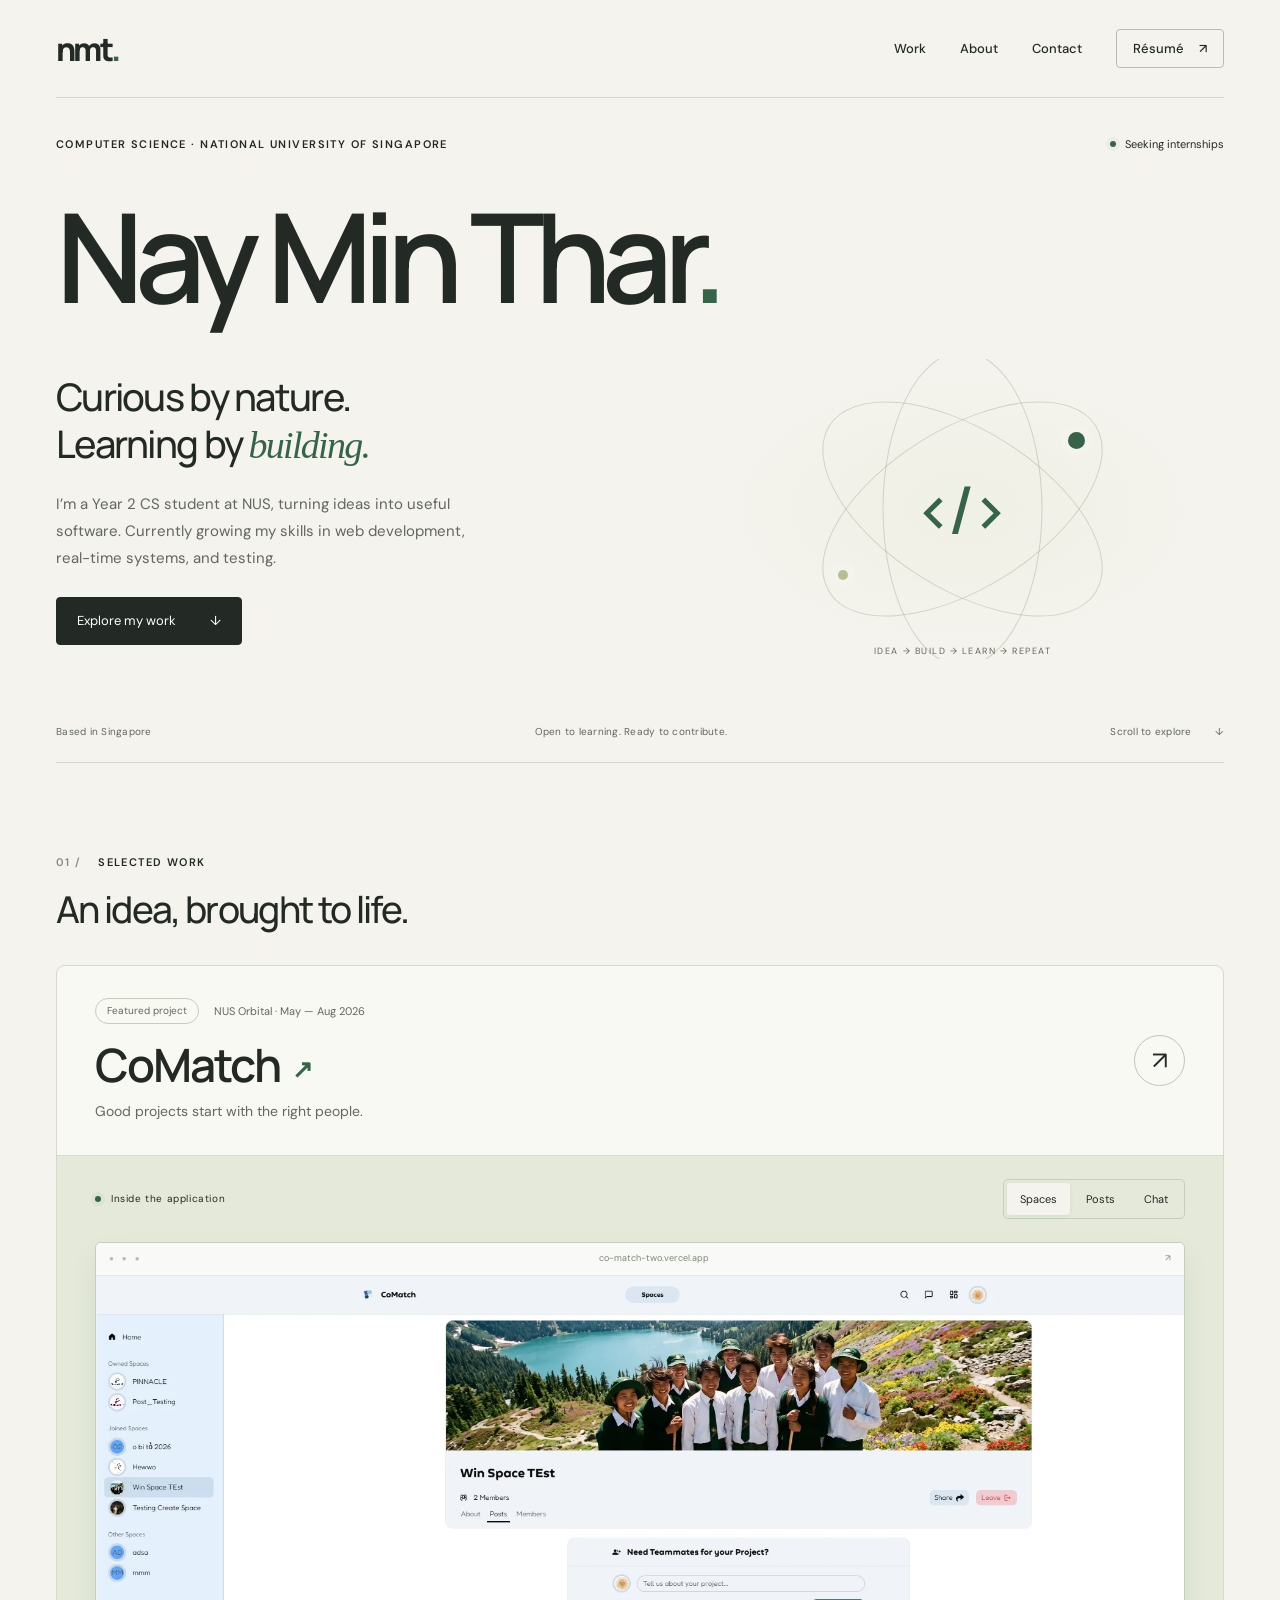
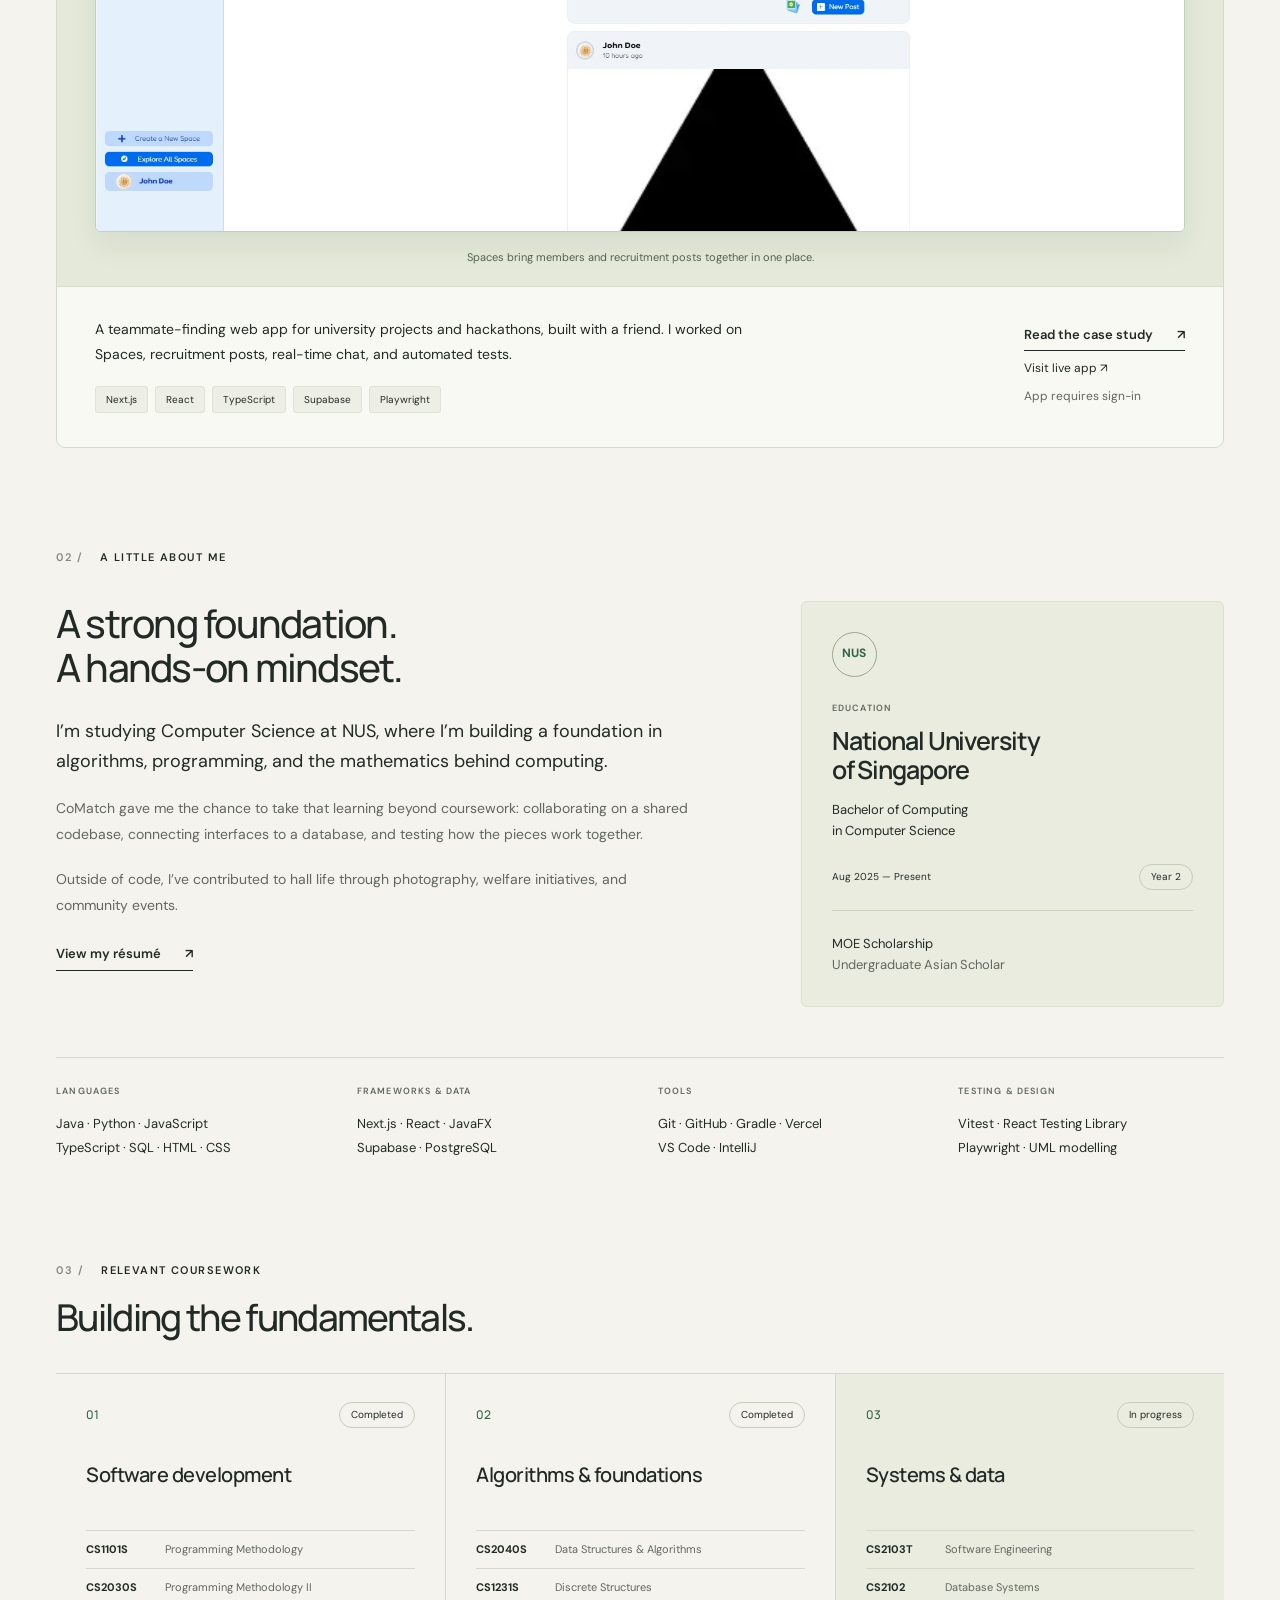
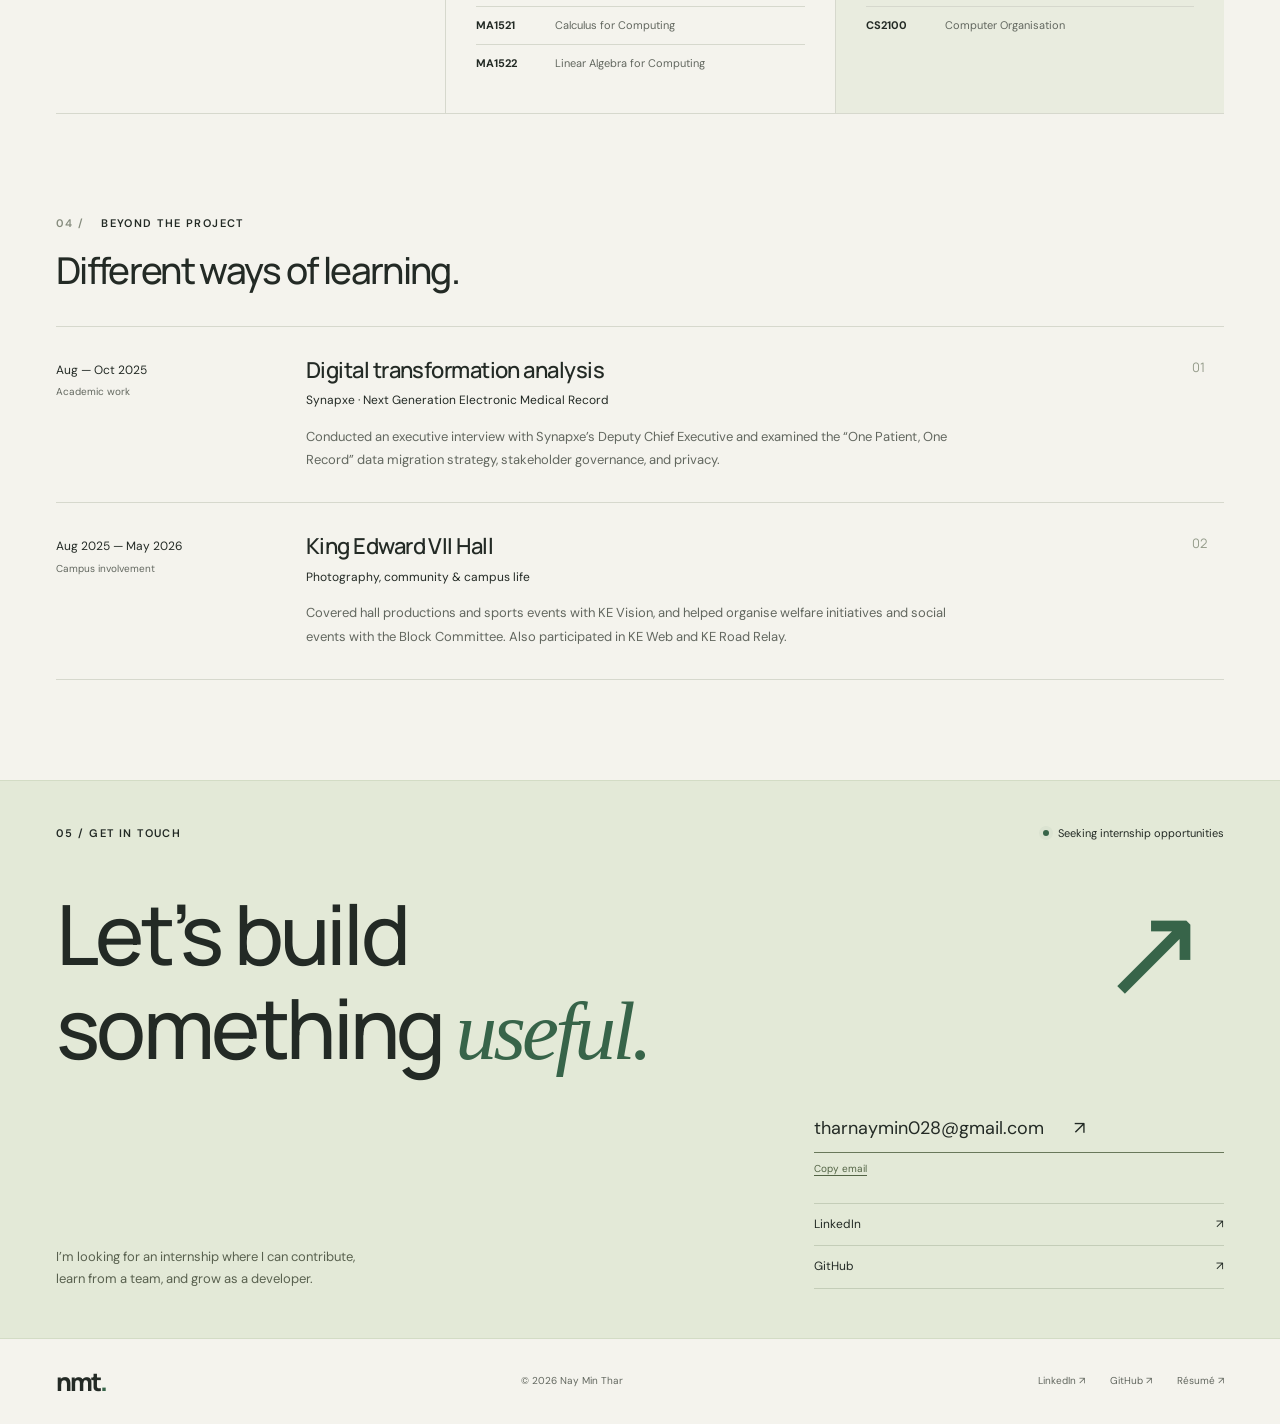
==== index.html @ 763fc72e "Publish initial portfolio" ====
<!doctype html>
<html lang="en">
<head>
  <meta charset="UTF-8"><meta name="viewport" content="width=device-width, initial-scale=1">
  <meta name="description" content="Nay Min Thar — Year 2 Computer Science student at NUS. Explore CoMatch, my work in web development, real-time messaging, and software testing.">
  <meta name="theme-color" content="#f4f3ed"><meta property="og:title" content="Nay Min Thar — CS student & developer"><meta property="og:description" content="Building useful software, learning through practice. View my work and get in touch.">
  <title>Nay Min Thar — CS student & developer</title>
  <link rel="icon" href="assets/favicon.svg" type="image/svg+xml"><link rel="stylesheet" href="styles.css"><script src="script.js" defer></script>
</head>
<body>
  <a class="skip-link" href="#main">Skip to content</a>
  <header class="site-header wrap">
    <a class="wordmark" href="index.html" aria-label="Nay Min Thar home">nmt<span class="brand-dot">.</span></a>
    <nav aria-label="Main navigation"><a href="#work">Work</a><a href="#about">About</a><a href="#contact">Contact</a><a class="nav-resume" href="resume.html">Résumé <span aria-hidden="true">↗</span></a></nav>
  </header>
  <main id="main">
    <section class="hero wrap" aria-labelledby="hero-heading">
      <div class="hero-top"><p class="eyebrow">Computer science · National University of Singapore</p><span class="availability"><i aria-hidden="true"></i> Seeking internships</span></div>
      <h1 id="hero-heading">Nay Min Thar<span class="name-dot">.</span></h1>
      <div class="hero-bottom">
        <div class="hero-copy"><p class="hero-lead">Curious by nature.<br>Learning by <em>building.</em></p><p class="muted intro">I’m a Year 2 CS student at NUS, turning ideas into useful software. Currently growing my skills in web development, real-time systems, and testing.</p><a class="button dark" href="#work">Explore my work <span aria-hidden="true">↓</span></a></div>
        <div class="orbit-art" aria-hidden="true"><div class="orbit orbit-one"></div><div class="orbit orbit-two"></div><div class="orbit orbit-three"></div><span class="orbit-center">&lt;/&gt;</span><span class="orbit-point point-one"></span><span class="orbit-point point-two"></span><span class="orbit-caption">IDEA → BUILD → LEARN → REPEAT</span></div>
      </div>
      <div class="hero-foot"><span>Based in Singapore</span><span>Open to learning. Ready to contribute.</span><a href="#work" aria-label="Scroll to selected work">Scroll to explore <span aria-hidden="true">↓</span></a></div>
    </section>

    <section id="work" class="work-section wrap" aria-labelledby="work-heading">
      <div class="section-heading"><p class="eyebrow"><span class="section-number">01 /</span> Selected work</p><h2 id="work-heading">An idea, brought to life.</h2></div>
      <article class="project-card">
        <div class="project-intro"><div><div class="project-meta"><span class="pill">Featured project</span><span>NUS Orbital · May — Aug 2026</span></div><h3>CoMatch<span class="green">↗</span></h3><p>Good projects start with the right people.</p></div><a class="circle-link" href="comatch.html" aria-label="Read the CoMatch case study">↗</a></div>
        <div class="project-stage">
          <div class="stage-top"><span class="stage-label"><span class="tiny-dot"></span> Inside the application</span><div class="screen-controls" role="group" aria-label="Choose CoMatch screenshot"><button type="button" data-screen="spaces" aria-pressed="true">Spaces</button><button type="button" data-screen="posts" aria-pressed="false">Posts</button><button type="button" data-screen="chat" aria-pressed="false">Chat</button></div></div>
          <div class="browser-frame"><div class="browser-bar" aria-hidden="true"><span>● ● ●</span><span>co-match-two.vercel.app</span><span>↗</span></div><img id="project-screen" src="assets/comatch-spaces.webp" width="1782" height="910" alt="CoMatch Space page with membership controls and teammate recruitment posts" loading="lazy"></div>
          <p id="screen-caption" class="screen-caption" aria-live="polite">Spaces bring members and recruitment posts together in one place.</p>
        </div>
        <div class="project-bottom"><div><p>A teammate-finding web app for university projects and hackathons, built with a friend. I worked on Spaces, recruitment posts, real-time chat, and automated tests.</p><ul class="tags" aria-label="Project technologies"><li>Next.js</li><li>React</li><li>TypeScript</li><li>Supabase</li><li>Playwright</li></ul></div><div class="project-actions"><a class="text-link" href="comatch.html">Read the case study <span aria-hidden="true">↗</span></a><a class="subtle-link" href="https://co-match-two.vercel.app/" target="_blank" rel="noopener noreferrer">Visit live app ↗</a><span class="small muted">App requires sign-in</span></div></div>
      </article>
    </section>

    <section id="about" class="about-section wrap" aria-labelledby="about-heading">
      <div class="section-heading"><p class="eyebrow"><span class="section-number">02 /</span> A little about me</p></div>
      <div class="about-grid"><div><h2 id="about-heading">A strong foundation.<br>A hands-on mindset.</h2><p class="body-large">I’m studying Computer Science at NUS, where I’m building a foundation in algorithms, programming, and the mathematics behind computing.</p><p class="muted">CoMatch gave me the chance to take that learning beyond coursework: collaborating on a shared codebase, connecting interfaces to a database, and testing how the pieces work together.</p><p class="muted">Outside of code, I’ve contributed to hall life through photography, welfare initiatives, and community events.</p><a class="text-link" href="resume.html">View my résumé <span aria-hidden="true">↗</span></a></div><aside class="education-card"><div class="education-icon" aria-hidden="true">NUS</div><p class="eyebrow">Education</p><h3>National University<br>of Singapore</h3><p>Bachelor of Computing<br>in Computer Science</p><div class="education-bottom"><span>Aug 2025 — Present</span><span class="pill">Year 2</span></div><p class="scholarship">MOE Scholarship<br><span class="muted">Undergraduate Asian Scholar</span></p></aside></div>
      <div class="skills-grid"><div><p class="eyebrow">Languages</p><p>Java · Python · JavaScript<br>TypeScript · SQL · HTML · CSS</p></div><div><p class="eyebrow">Frameworks & data</p><p>Next.js · React · JavaFX<br>Supabase · PostgreSQL</p></div><div><p class="eyebrow">Tools</p><p>Git · GitHub · Gradle · Vercel<br>VS Code · IntelliJ</p></div><div><p class="eyebrow">Testing & design</p><p>Vitest · React Testing Library<br>Playwright · UML modelling</p></div></div>
    </section>

    <section id="coursework" class="coursework-section wrap" aria-labelledby="coursework-heading">
      <div class="section-heading"><p class="eyebrow"><span class="section-number">03 /</span> Relevant coursework</p><h2 id="coursework-heading">Building the fundamentals.</h2></div>
      <div class="coursework-grid">
        <article class="course-card"><div class="course-card-top"><span class="course-index">01</span><span class="pill">Completed</span></div><h3>Software development</h3><ul><li><span>CS1101S</span> Programming Methodology</li><li><span>CS2030S</span> Programming Methodology II</li></ul></article>
        <article class="course-card"><div class="course-card-top"><span class="course-index">02</span><span class="pill">Completed</span></div><h3>Algorithms & foundations</h3><ul><li><span>CS2040S</span> Data Structures & Algorithms</li><li><span>CS1231S</span> Discrete Structures</li><li><span>MA1521</span> Calculus for Computing</li><li><span>MA1522</span> Linear Algebra for Computing</li></ul></article>
        <article class="course-card current"><div class="course-card-top"><span class="course-index">03</span><span class="pill">In progress</span></div><h3>Systems & data</h3><ul><li><span>CS2103T</span> Software Engineering</li><li><span>CS2102</span> Database Systems</li><li><span>CS2100</span> Computer Organisation</li></ul></article>
      </div>
    </section>

    <section class="experience-section wrap" aria-labelledby="experience-heading"><div class="section-heading"><p class="eyebrow"><span class="section-number">04 /</span> Beyond the project</p><h2 id="experience-heading">Different ways of learning.</h2></div>
      <div class="experience-row"><div class="experience-date">Aug — Oct 2025<span>Academic work</span></div><div><h3>Digital transformation analysis</h3><p class="experience-subtitle">Synapxe · Next Generation Electronic Medical Record</p><p class="muted">Conducted an executive interview with Synapxe’s Deputy Chief Executive and examined the “One Patient, One Record” data migration strategy, stakeholder governance, and privacy.</p></div><span class="row-mark" aria-hidden="true">01</span></div>
      <div class="experience-row"><div class="experience-date">Aug 2025 — May 2026<span>Campus involvement</span></div><div><h3>King Edward VII Hall</h3><p class="experience-subtitle">Photography, community & campus life</p><p class="muted">Covered hall productions and sports events with KE Vision, and helped organise welfare initiatives and social events with the Block Committee. Also participated in KE Web and KE Road Relay.</p></div><span class="row-mark" aria-hidden="true">02</span></div>
    </section>

    <section id="contact" class="contact-section" aria-labelledby="contact-heading"><div class="wrap"><div class="contact-top"><p class="eyebrow">05 / Get in touch</p><span class="availability"><i aria-hidden="true"></i> Seeking internship opportunities</span></div><h2 id="contact-heading">Let’s build<br>something <em>useful.</em><span class="contact-arrow" aria-hidden="true">↗</span></h2><div class="contact-bottom"><p>I’m looking for an internship where I can contribute,<br class="desktop-break"> learn from a team, and grow as a developer.</p><div class="contact-links"><div><a class="email-link" href="mailto:tharnaymin028@gmail.com">tharnaymin028@gmail.com <span aria-hidden="true">↗</span></a><button class="copy-email" type="button" data-copy-email>Copy email</button><span class="copy-status" role="status"></span></div><div class="social-links" aria-label="Professional profiles"><a href="https://www.linkedin.com/in/nay-min-thar-263a7a340" target="_blank" rel="noopener noreferrer"><span>LinkedIn</span><span aria-hidden="true">↗</span></a><a href="https://github.com/naymin-gif" target="_blank" rel="noopener noreferrer"><span>GitHub</span><span aria-hidden="true">↗</span></a></div></div></div></div></section>
  </main>
  <footer class="site-footer wrap"><a class="wordmark" href="index.html" aria-label="Back to top">nmt<span class="brand-dot">.</span></a><span>© <span data-year>2026</span> Nay Min Thar</span><div><a href="https://www.linkedin.com/in/nay-min-thar-263a7a340" target="_blank" rel="noopener noreferrer">LinkedIn ↗</a><a href="https://github.com/naymin-gif" target="_blank" rel="noopener noreferrer">GitHub ↗</a><a href="resume.html">Résumé ↗</a></div></footer>
</body>
</html>
---- styles.css ----
@import url('https://fonts.googleapis.com/css2?family=DM+Sans:wght@400;450;500;550;600;650;700&family=Manrope:wght@400;500;600;650;700;750;800&display=swap');
:root{--paper:#f4f3ed;--ink:#232a25;--muted:#62675f;--green:#376449;--line:#d6d8cd;--lime:#dce9ae;--white:#fff;--heading:'Manrope',Arial,sans-serif;--body:'DM Sans',Arial,sans-serif}
*{box-sizing:border-box}html{scroll-behavior:smooth;scroll-padding-top:95px}body{margin:0;background:var(--paper);color:var(--ink);font-family:var(--body);font-size:16px;line-height:1.65}a{color:inherit;text-decoration:none}button{font:inherit;color:inherit;cursor:pointer}img{max-width:100%;display:block}h1,h2,h3,p{margin:0}h1,h2,h3{font-family:var(--heading);line-height:1.15;letter-spacing:-.045em}button,a{-webkit-tap-highlight-color:transparent}a,button{touch-action:manipulation}a:focus-visible,button:focus-visible,summary:focus-visible{outline:3px solid var(--green);outline-offset:5px}::selection{background:var(--lime);color:var(--ink)}.wrap{max-width:1240px;width:calc(100% - 112px);margin-inline:auto}.muted{color:var(--muted)}.small{font-size:12px}.green{color:var(--green)}.eyebrow{text-transform:uppercase;letter-spacing:.13em;font-size:11px;font-weight:600}.skip-link{position:fixed;left:16px;top:-80px;z-index:10;padding:10px 18px;background:var(--ink);color:white}.skip-link:focus{top:12px}.site-header{height:98px;display:flex;align-items:center;justify-content:space-between;border-bottom:1px solid var(--line)}.wordmark{font-family:var(--heading);font-size:32px;font-weight:800;letter-spacing:-.08em;line-height:1}.brand-dot{color:var(--green)}nav{display:flex;align-items:center;gap:34px;font-size:13px;font-weight:500}nav a:hover,.subtle-link:hover,.site-footer a:hover{color:var(--green)}.nav-resume{border:1px solid #b9bcb1;padding:8px 16px;border-radius:4px}.nav-resume span{margin-left:12px}.hero{padding-top:37px}.hero-top,.hero-foot{display:flex;align-items:center;justify-content:space-between;gap:20px}.availability{font-size:11px;display:inline-flex;align-items:center;gap:9px;white-space:nowrap}.availability i,.tiny-dot{display:inline-block;width:6px;height:6px;background:var(--green);border-radius:50%;box-shadow:0 0 0 4px #3764490b}.hero h1{font-size:clamp(68px,9.7vw,132px);letter-spacing:-.075em;font-weight:600;margin:35px 0 34px;line-height:1.1}.name-dot{color:var(--green)}.hero-bottom{display:grid;grid-template-columns:1.1fr 1fr;align-items:center;gap:70px}.hero-lead{font-family:var(--heading);font-size:38px;font-weight:500;line-height:1.24;letter-spacing:-.045em}em{font-family:Georgia,'Times New Roman',serif;font-weight:400;color:var(--green)}.intro{font-size:15px;max-width:420px;margin:22px 0 25px;line-height:1.8}.button{display:inline-flex;align-items:center;justify-content:space-between;gap:34px;border:1px solid var(--ink);padding:12px 20px;font-size:13px;border-radius:4px;transition:background .2s,transform .2s}.button:hover{transform:translateY(-2px)}.dark{background:var(--ink);color:white}.dark:hover{background:var(--green)}.orbit-art{height:300px;position:relative;display:grid;place-items:center;overflow:hidden;background:radial-gradient(ellipse at center,#e5e9d655,transparent 66%)}.orbit{position:absolute;width:315px;height:160px;border:1px solid #8d9d805e;border-radius:50%;transform:rotate(-32deg)}.orbit-two{transform:rotate(32deg)}.orbit-three{transform:rotate(90deg)}.orbit-center{font:500 66px var(--heading);letter-spacing:-.1em;color:var(--green);transform:translateX(-4px)}.orbit-point{position:absolute;width:17px;height:17px;border-radius:50%;background:var(--green);top:73px;left:calc(50% + 105px);box-shadow:0 0 0 7px var(--paper)}.point-two{width:10px;height:10px;background:#b4c094;left:calc(50% - 125px);top:211px}.orbit-caption{position:absolute;bottom:0;font-size:9px;letter-spacing:.17em;color:var(--muted)}.hero-foot{margin-top:45px;padding:20px 0 22px;border-bottom:1px solid var(--line);font-size:10px;letter-spacing:.025em;color:var(--muted)}.hero-foot a span{margin-left:20px}.section-heading{margin-bottom:34px}.section-number{color:#858b7d;margin-right:12px}.section-heading h2{font-size:37px;font-weight:500;margin-top:17px}.work-section{padding-top:90px}.project-card{border:1px solid var(--line);border-radius:9px;overflow:hidden;background:#f9f9f4}.project-intro{padding:32px 38px;display:flex;align-items:center;justify-content:space-between}.project-meta{display:flex;align-items:center;gap:15px;color:var(--muted);font-size:11px}.pill{display:inline-block;border:1px solid #c7ccbc;border-radius:30px;padding:3px 11px;font-size:10px;line-height:1.8}.project-intro h3{font-size:46px;font-weight:600;margin:15px 0 8px}.project-intro h3 span{font-size:25px;margin-left:12px;vertical-align:middle}.project-intro p{font-size:14px;color:var(--muted)}.circle-link{border:1px solid #bdc6b8;display:grid;place-items:center;width:51px;height:51px;border-radius:50%;font-size:25px;transition:background .2s}.circle-link:hover{background:var(--lime)}.project-stage{padding:23px 38px 20px;background:#e4e9da;border-block:1px solid #d5decb}.stage-top{display:flex;justify-content:space-between;align-items:center;gap:15px;margin-bottom:23px}.stage-label{font-size:10px;letter-spacing:.06em;display:flex;align-items:center;gap:10px}.screen-controls{display:flex;border:1px solid #c4cfb8;padding:3px;border-radius:5px;gap:3px}.screen-controls button{background:transparent;border:0;border-radius:3px;font-size:11px;padding:5px 13px;min-height:32px}.screen-controls button[aria-pressed=true]{background:var(--paper);box-shadow:0 1px 4px #23301d10}.screen-controls button:hover{background:#f4f3ed99}.browser-frame{border:1px solid #c5cebb;border-radius:6px;overflow:hidden;box-shadow:0 14px 30px #23301d10;background:#eff4f9}.browser-bar{height:33px;display:flex;align-items:center;justify-content:space-between;background:#f9faf7;padding:0 13px;font-size:9px;color:#7b8675;border-bottom:1px solid #e5e8df}.browser-bar span:first-child{letter-spacing:3px;font-size:8px;color:#b4bdaa}.browser-frame img{width:100%;aspect-ratio:1.96;object-fit:contain;background:#eff4f9}.screen-caption{font-size:11px;margin-top:16px;text-align:center;color:#55614c}.project-bottom{display:grid;grid-template-columns:1fr auto;gap:60px;padding:30px 38px 34px;align-items:center}.project-bottom p{max-width:660px;font-size:14px;line-height:1.8}.tags{display:flex;flex-wrap:wrap;gap:7px;list-style:none;padding:0;margin:19px 0 0}.tags li{font-size:10px;line-height:1.5;padding:5px 10px;background:#edeee6;border:1px solid #dfe2d6;border-radius:3px}.project-actions{display:flex;flex-direction:column;align-items:flex-start;gap:8px}.text-link{display:inline-flex;align-items:center;gap:24px;font-size:13px;font-weight:600;border-bottom:1px solid var(--ink);padding-bottom:5px}.text-link:hover{color:var(--green);border-color:var(--green)}.subtle-link{font-size:12px}.about-section{padding-top:100px}.about-grid{display:grid;grid-template-columns:1.2fr .8fr;gap:110px}.about-grid h2{font-weight:500;font-size:39px;margin-bottom:27px}.body-large{font-size:18px;line-height:1.65}.about-grid p.muted{font-size:14px;line-height:1.9;margin-top:18px}.about-grid .text-link{margin-top:24px}.education-card{padding:30px;background:#e9ecdf;border:1px solid #dce0d0;border-radius:6px;align-self:start}.education-icon{font-size:12px;font-weight:700;width:45px;height:45px;border:1px solid #9aa88d;border-radius:50%;display:grid;place-items:center;color:var(--green);margin-bottom:24px}.education-card .eyebrow{color:var(--muted);font-size:9px}.education-card h3{font-size:25px;font-weight:600;margin:12px 0 14px}.education-card>p:not(.eyebrow){font-size:13px}.education-bottom{display:flex;align-items:center;justify-content:space-between;gap:15px;font-size:10px;margin:22px 0;padding-bottom:20px;border-bottom:1px solid #ccd4bf}.education-card .scholarship{font-size:12px}.skills-grid{display:grid;grid-template-columns:repeat(3,1fr);gap:35px;border-top:1px solid var(--line);margin-top:50px;padding-top:26px}.skills-grid .eyebrow{color:var(--muted);font-size:9px;margin-bottom:13px}.skills-grid>div>p:last-child{font-size:13px;line-height:1.9}.experience-section{padding-top:100px;padding-bottom:100px}.experience-row{display:grid;grid-template-columns:210px 1fr 32px;gap:40px;padding:31px 0;border-top:1px solid var(--line)}.experience-row:last-child{border-bottom:1px solid var(--line)}.experience-date{font-size:12px;padding-top:3px}.experience-date span{display:block;color:var(--muted);font-size:10px;margin-top:4px}.experience-row h3{font-size:22px;font-weight:550;letter-spacing:-.025em}.experience-subtitle{font-size:12px;margin-top:8px}.experience-row p.muted{font-size:13px;max-width:675px;margin-top:14px;line-height:1.8}.row-mark{font:400 13px var(--heading);color:#949b8a}.contact-section{background:#e3e9d7;border-block:1px solid #d3dcc5;padding:43px 0 49px}.contact-top{display:flex;align-items:center;justify-content:space-between;gap:20px}.contact-section h2{font-size:clamp(54px,6.5vw,84px);font-weight:500;margin:44px 0 36px;position:relative;line-height:1.13}.contact-arrow{position:absolute;right:20px;top:-12px;font-size:130px;font-weight:400;color:var(--green)}.contact-bottom{display:flex;align-items:flex-end;justify-content:space-between;gap:30px}.contact-bottom p{font-size:13px;color:#59614f}.email-link{font-size:18px;border-bottom:1px solid #69785a;padding-bottom:8px;display:block}.email-link span{margin-left:25px}.copy-email{padding:8px 0 0;border:0;background:transparent;text-decoration:underline;text-underline-offset:3px;font-size:10px;color:#536445}.copy-status{font-size:10px;margin-left:12px}.site-footer{display:flex;align-items:center;justify-content:space-between;gap:25px;padding-block:30px;font-size:10px;color:var(--muted)}.site-footer .wordmark{font-size:25px;color:var(--ink)}.site-footer>div{display:flex;gap:25px}
/* Case study */
.back-link{display:inline-block;font-size:12px;margin-bottom:38px}.case-hero{padding-top:38px}.case-hero h1{font-size:clamp(64px,9vw,110px);font-weight:550;margin:24px 0 20px}.case-deck{font-family:var(--heading);font-size:28px;letter-spacing:-.03em;max-width:780px;line-height:1.4}.case-links{display:flex;gap:14px;align-items:center;flex-wrap:wrap;margin:27px 0}.case-facts{display:grid;grid-template-columns:repeat(4,1fr);border-top:1px solid var(--line);padding-top:22px;margin:40px 0}.case-facts dt{font-size:9px;text-transform:uppercase;letter-spacing:.12em;color:var(--muted);margin-bottom:8px}.case-facts dd{font-size:12px;margin:0}.case-cover{background:#e4e9da;padding:32px;border:1px solid #d5decb;border-radius:7px}.case-cover img{border:1px solid #c5cebb;border-radius:4px}.case-cover figcaption,.case-gallery figcaption{font-size:11px;color:var(--muted);margin-top:14px}.case-cover{margin:0}.case-body{max-width:900px;padding-top:68px;padding-bottom:80px}.case-section{margin-bottom:55px}.case-section h2{font-size:32px;font-weight:500;margin-bottom:22px}.case-section p{color:var(--muted);font-size:15px;margin:14px 0;line-height:1.85}.case-section h3{font-size:19px;letter-spacing:-.025em}.contribution-list{list-style:none;padding:0;counter-reset:contribution}.contribution-list li{display:grid;grid-template-columns:40px 1fr;gap:20px;border-top:1px solid var(--line);padding:23px 0;counter-increment:contribution}.contribution-list li:before{content:'0' counter(contribution);font-size:12px;color:var(--green);padding-top:3px}.contribution-list p{margin-bottom:0}.team-note{background:#e9ecdf;border-left:2px solid #7b9063;padding:16px 22px;font-size:13px;color:#535c4c}.case-gallery{margin:28px 0}.case-gallery img{border:1px solid var(--line);border-radius:5px}.case-gallery a{display:block}.case-detail{border-bottom:1px solid var(--line);padding:20px 0}.case-detail summary{cursor:pointer;font-size:16px;font-weight:500;padding-right:20px}.case-detail p{padding-left:20px}.next-step{border-top:1px solid var(--line);padding-top:35px;display:flex;align-items:center;justify-content:space-between;gap:20px}.next-step h2{font-size:28px;font-weight:500}
@media(min-width:1450px){.hero h1{font-size:142px}}
@media(max-width:1000px){.wrap{width:calc(100% - 64px)}.hero-bottom{gap:30px}.hero-lead{font-size:32px}.about-grid{gap:50px}.experience-row{grid-template-columns:175px 1fr 25px;gap:25px}.project-bottom{gap:30px}.contact-arrow{font-size:100px}.email-link{font-size:15px}.hero-foot>span:nth-child(2){display:none}.about-grid h2{font-size:33px}}
@media(max-width:700px){html{scroll-padding-top:25px}.wrap{width:calc(100% - 40px)}.site-header{height:79px}.wordmark{font-size:29px}nav{gap:18px;font-size:12px}.nav-resume{padding:6px 9px}.nav-resume span{margin-left:3px}.hero{padding-top:25px}.hero-top{align-items:flex-start;flex-direction:column;gap:14px}.hero-top .eyebrow{font-size:9px;max-width:280px;line-height:1.9}.hero h1{font-size:clamp(50px,11.4vw,80px);margin:30px 0;letter-spacing:-.07em}.hero-bottom{grid-template-columns:1fr;gap:0;position:relative}.hero-copy{position:relative;z-index:1}.hero-lead{font-size:31px}.intro{font-size:14px;max-width:430px}.orbit-art{display:none}.hero-foot{margin-top:36px;font-size:9px}.hero-foot a span{margin-left:7px}.work-section,.about-section,.experience-section{padding-top:64px}.section-heading{margin-bottom:24px}.section-heading h2{font-size:29px}.eyebrow{font-size:10px}.project-intro{padding:25px 21px}.project-meta{gap:9px;font-size:9px;flex-wrap:wrap}.pill{font-size:9px}.project-intro h3{font-size:37px}.project-intro p{font-size:12px;max-width:225px}.circle-link{width:40px;height:40px;flex-shrink:0;font-size:22px}.project-stage{padding:15px 12px}.stage-top{flex-direction:column;align-items:flex-start;gap:12px;margin-bottom:15px}.screen-controls{align-self:stretch}.screen-controls button{flex:1;min-height:36px}.stage-label{font-size:9px}.browser-bar{height:25px;font-size:7px;padding:0 9px}.browser-frame{border-radius:4px}.screen-caption{font-size:10px;min-height:32px;padding-inline:5px}.project-bottom{padding:23px 21px;grid-template-columns:1fr;gap:24px}.project-bottom p{font-size:13px}.project-actions{gap:12px}.project-actions .small{margin-top:-9px}.about-grid{grid-template-columns:1fr;gap:32px}.about-grid h2{font-size:33px}.body-large{font-size:16px}.education-card{padding:26px}.skills-grid{grid-template-columns:1fr;gap:22px;margin-top:30px}.skills-grid>div{display:grid;grid-template-columns:110px 1fr;gap:10px}.skills-grid .eyebrow{padding-top:4px}.skills-grid>div>p:last-child{font-size:12px}.experience-row{grid-template-columns:1fr;gap:15px;position:relative;padding:25px 0}.experience-date{display:flex;gap:14px;align-items:center;font-size:11px}.experience-date span{margin:0}.experience-row h3{font-size:21px}.row-mark{display:none}.experience-section{padding-bottom:65px}.contact-section{padding:30px 0}.contact-top{flex-direction:column;align-items:flex-start;gap:12px}.contact-section h2{font-size:50px;margin:33px 0;letter-spacing:-.05em}.contact-arrow{display:none}.contact-bottom{align-items:flex-start;flex-direction:column;gap:24px}.email-link{font-size:16px;overflow-wrap:anywhere}.email-link span{margin-left:12px}.contact-bottom p{font-size:12px}.site-footer{flex-wrap:wrap;gap:20px}.site-footer>div{width:100%;justify-content:space-between;border-top:1px solid var(--line);padding-top:18px}.case-hero{padding-top:26px}.case-hero h1{font-size:67px}.case-deck{font-size:23px}.case-facts{grid-template-columns:1fr 1fr;gap:23px}.case-cover{padding:12px}.case-body{padding-top:40px}.case-section h2{font-size:27px}.case-section p{font-size:14px}.next-step{flex-direction:column;align-items:flex-start}.case-detail summary{font-size:15px}}
.skills-grid{grid-template-columns:repeat(4,1fr)}
.coursework-section{padding-top:100px}.coursework-grid{display:grid;grid-template-columns:repeat(3,1fr);border-block:1px solid var(--line)}.course-card{padding:28px 30px 31px;border-left:1px solid var(--line);min-width:0}.course-card:first-child{border-left:0}.course-card.current{background:#e9ecdf}.course-card-top{display:flex;justify-content:space-between;align-items:center;gap:15px;margin-bottom:35px}.course-index{font:500 12px var(--heading);color:var(--green)}.course-card h3{font-size:20px;font-weight:550;letter-spacing:-.025em;min-height:46px}.course-card ul{list-style:none;padding:0;margin:21px 0 0}.course-card li{display:grid;grid-template-columns:70px 1fr;gap:9px;border-top:1px solid var(--line);padding:10px 0;font-size:11px;line-height:1.55;color:var(--muted)}.course-card li span{font-weight:700;color:var(--ink)}
.contact-links{min-width:410px}.social-links{display:grid;grid-template-columns:1fr;margin-top:22px;border-top:1px solid #c4cdb8}.social-links a{display:flex;align-items:center;justify-content:space-between;padding:11px 0;border-bottom:1px solid #c4cdb8;font-size:12px}.social-links a:hover{color:var(--green)}
@media(max-width:1000px){.skills-grid{grid-template-columns:repeat(2,1fr)}.course-card{padding-inline:22px}.course-card li{grid-template-columns:62px 1fr}.contact-links{min-width:350px}}
@media(max-width:700px){.coursework-section{padding-top:64px}.coursework-grid{grid-template-columns:1fr}.course-card,.course-card:first-child{border-left:0;border-top:1px solid var(--line);padding:24px 20px}.course-card:first-child{border-top:0}.course-card-top{margin-bottom:22px}.course-card h3{min-height:0;font-size:20px}.course-card li{grid-template-columns:68px 1fr;font-size:11px}.contact-links{min-width:0;width:100%}.social-links{margin-top:18px}.skills-grid{grid-template-columns:1fr}}
img{height:auto}
@media(prefers-reduced-motion:reduce){html{scroll-behavior:auto}*,*:before,*:after{animation:none!important;transition:none!important}}
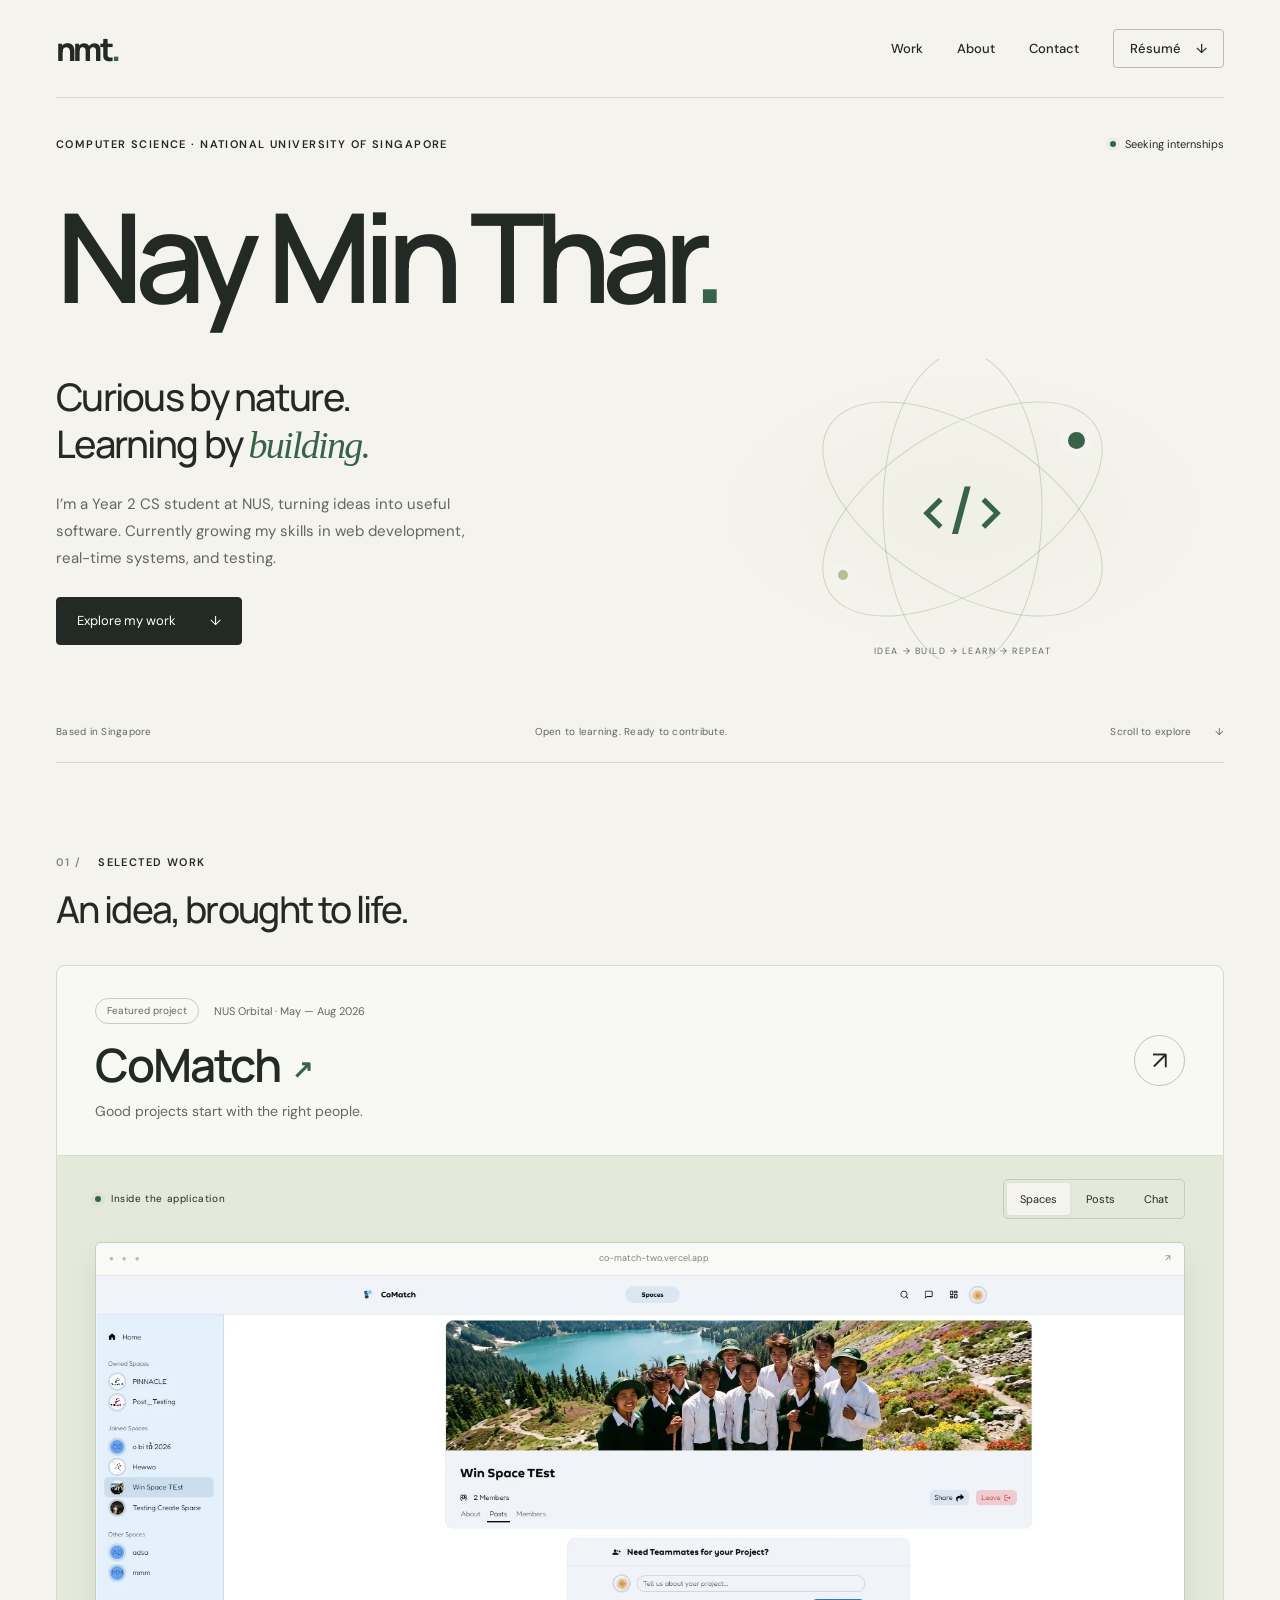
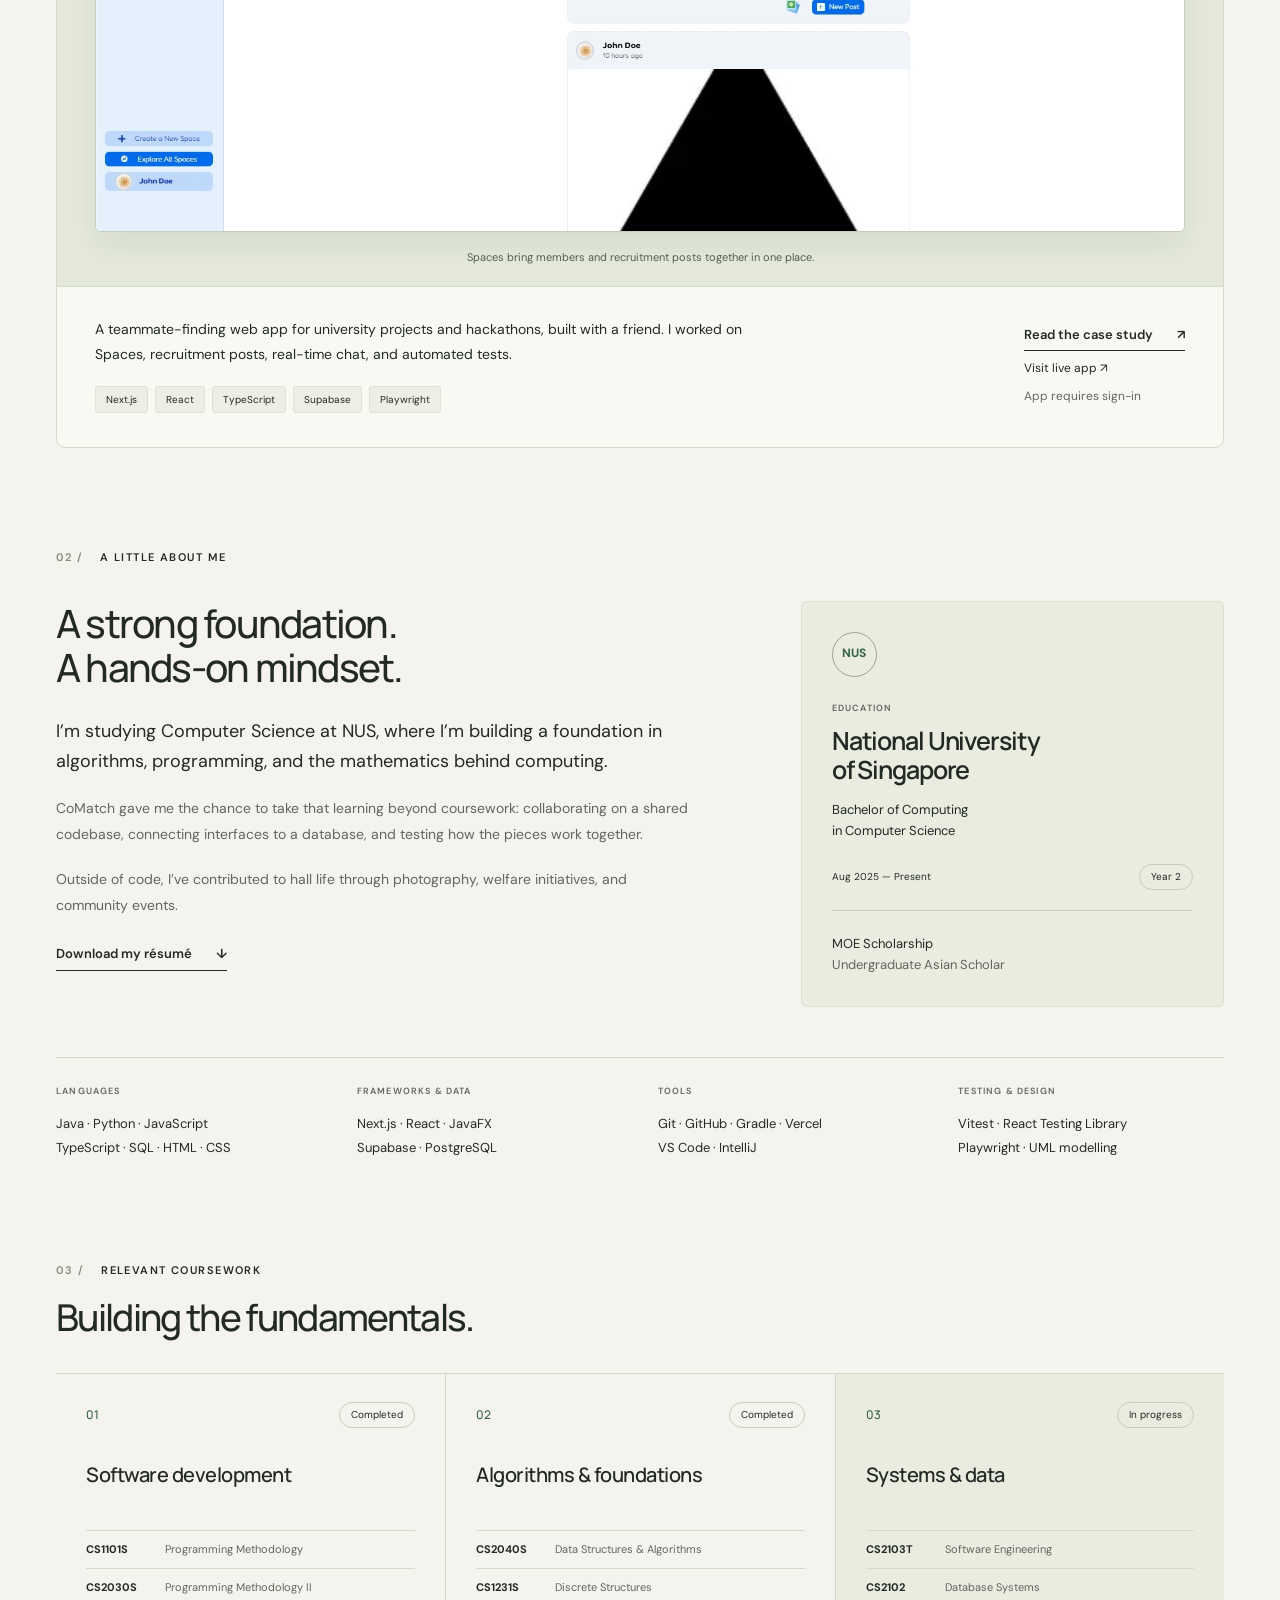
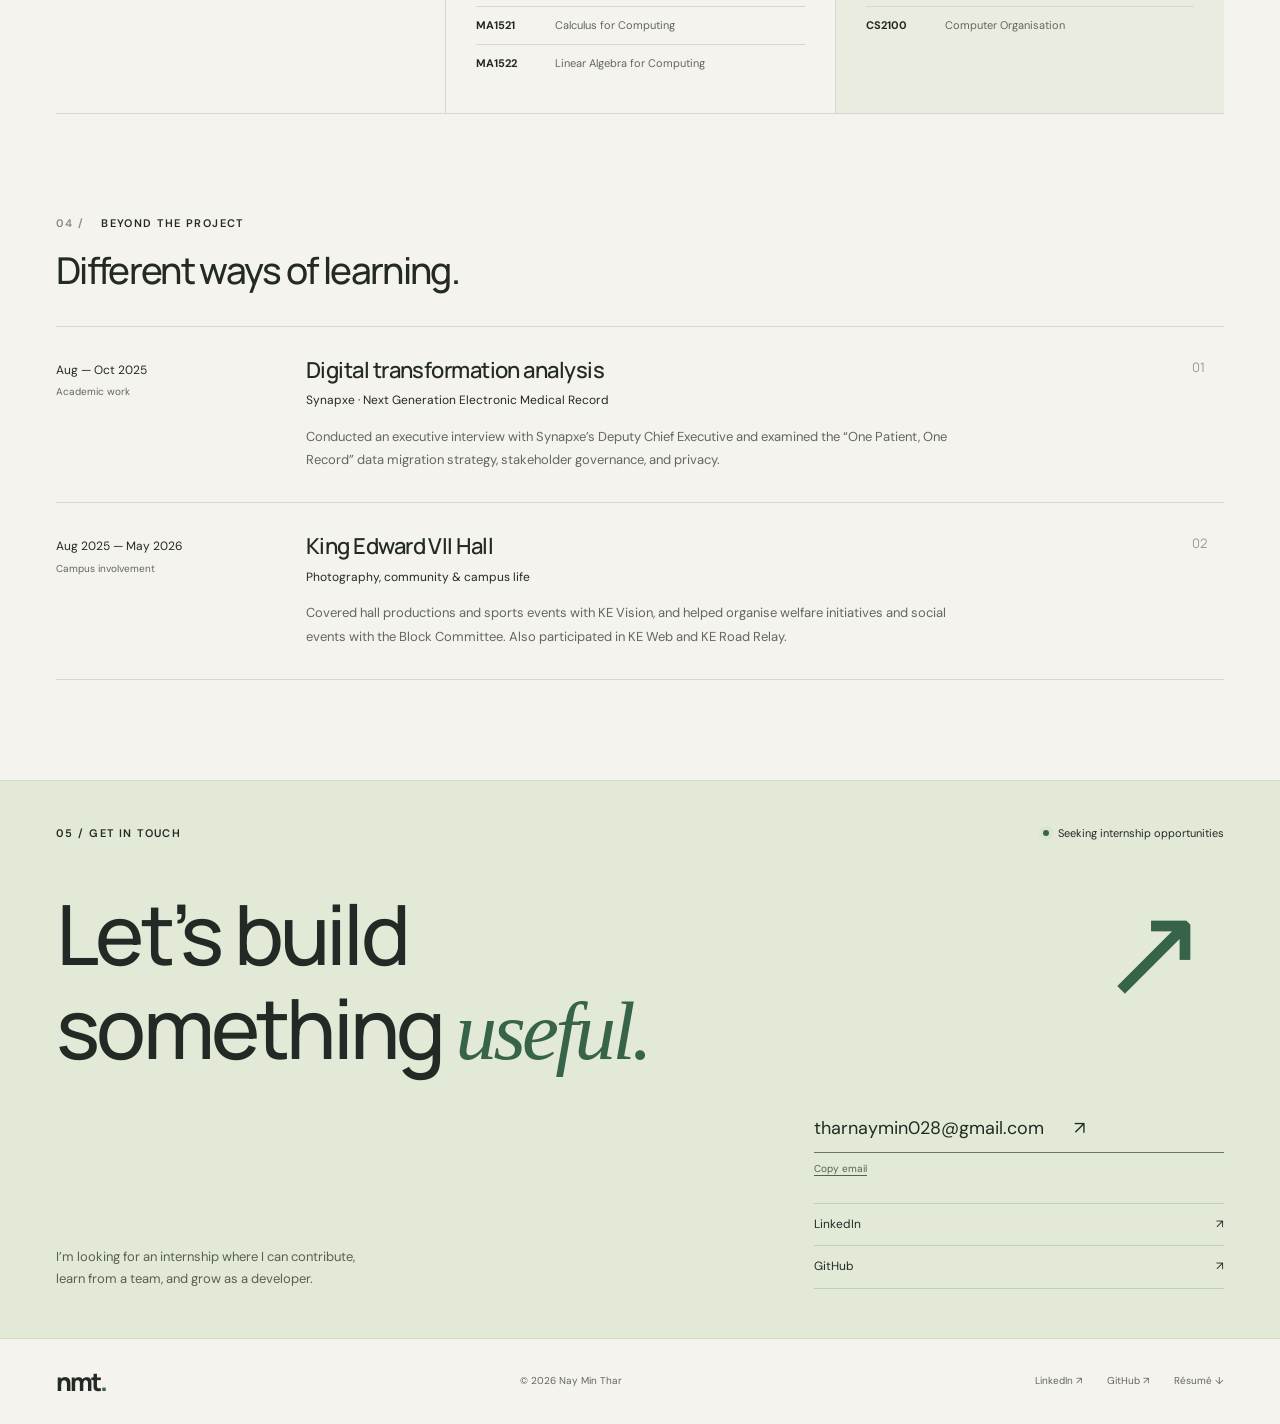
==== commit 62329f62: "Add direct resume PDF download" ====
--- a/index.html
+++ b/index.html
@@ -11,7 +11,7 @@
   <a class="skip-link" href="#main">Skip to content</a>
   <header class="site-header wrap">
     <a class="wordmark" href="index.html" aria-label="Nay Min Thar home">nmt<span class="brand-dot">.</span></a>
-    <nav aria-label="Main navigation"><a href="#work">Work</a><a href="#about">About</a><a href="#contact">Contact</a><a class="nav-resume" href="resume.html">Résumé <span aria-hidden="true">↗</span></a></nav>
+    <nav aria-label="Main navigation"><a href="#work">Work</a><a href="#about">About</a><a href="#contact">Contact</a><a class="nav-resume" href="output/pdf/Nay-Min-Thar-Resume.pdf" download>Résumé <span aria-hidden="true">↓</span></a></nav>
   </header>
   <main id="main">
     <section class="hero wrap" aria-labelledby="hero-heading">
@@ -39,7 +39,7 @@
 
     <section id="about" class="about-section wrap" aria-labelledby="about-heading">
       <div class="section-heading"><p class="eyebrow"><span class="section-number">02 /</span> A little about me</p></div>
-      <div class="about-grid"><div><h2 id="about-heading">A strong foundation.<br>A hands-on mindset.</h2><p class="body-large">I’m studying Computer Science at NUS, where I’m building a foundation in algorithms, programming, and the mathematics behind computing.</p><p class="muted">CoMatch gave me the chance to take that learning beyond coursework: collaborating on a shared codebase, connecting interfaces to a database, and testing how the pieces work together.</p><p class="muted">Outside of code, I’ve contributed to hall life through photography, welfare initiatives, and community events.</p><a class="text-link" href="resume.html">View my résumé <span aria-hidden="true">↗</span></a></div><aside class="education-card"><div class="education-icon" aria-hidden="true">NUS</div><p class="eyebrow">Education</p><h3>National University<br>of Singapore</h3><p>Bachelor of Computing<br>in Computer Science</p><div class="education-bottom"><span>Aug 2025 — Present</span><span class="pill">Year 2</span></div><p class="scholarship">MOE Scholarship<br><span class="muted">Undergraduate Asian Scholar</span></p></aside></div>
+      <div class="about-grid"><div><h2 id="about-heading">A strong foundation.<br>A hands-on mindset.</h2><p class="body-large">I’m studying Computer Science at NUS, where I’m building a foundation in algorithms, programming, and the mathematics behind computing.</p><p class="muted">CoMatch gave me the chance to take that learning beyond coursework: collaborating on a shared codebase, connecting interfaces to a database, and testing how the pieces work together.</p><p class="muted">Outside of code, I’ve contributed to hall life through photography, welfare initiatives, and community events.</p><a class="text-link" href="output/pdf/Nay-Min-Thar-Resume.pdf" download>Download my résumé <span aria-hidden="true">↓</span></a></div><aside class="education-card"><div class="education-icon" aria-hidden="true">NUS</div><p class="eyebrow">Education</p><h3>National University<br>of Singapore</h3><p>Bachelor of Computing<br>in Computer Science</p><div class="education-bottom"><span>Aug 2025 — Present</span><span class="pill">Year 2</span></div><p class="scholarship">MOE Scholarship<br><span class="muted">Undergraduate Asian Scholar</span></p></aside></div>
       <div class="skills-grid"><div><p class="eyebrow">Languages</p><p>Java · Python · JavaScript<br>TypeScript · SQL · HTML · CSS</p></div><div><p class="eyebrow">Frameworks & data</p><p>Next.js · React · JavaFX<br>Supabase · PostgreSQL</p></div><div><p class="eyebrow">Tools</p><p>Git · GitHub · Gradle · Vercel<br>VS Code · IntelliJ</p></div><div><p class="eyebrow">Testing & design</p><p>Vitest · React Testing Library<br>Playwright · UML modelling</p></div></div>
     </section>
 
@@ -59,6 +59,6 @@
 
     <section id="contact" class="contact-section" aria-labelledby="contact-heading"><div class="wrap"><div class="contact-top"><p class="eyebrow">05 / Get in touch</p><span class="availability"><i aria-hidden="true"></i> Seeking internship opportunities</span></div><h2 id="contact-heading">Let’s build<br>something <em>useful.</em><span class="contact-arrow" aria-hidden="true">↗</span></h2><div class="contact-bottom"><p>I’m looking for an internship where I can contribute,<br class="desktop-break"> learn from a team, and grow as a developer.</p><div class="contact-links"><div><a class="email-link" href="mailto:tharnaymin028@gmail.com">tharnaymin028@gmail.com <span aria-hidden="true">↗</span></a><button class="copy-email" type="button" data-copy-email>Copy email</button><span class="copy-status" role="status"></span></div><div class="social-links" aria-label="Professional profiles"><a href="https://www.linkedin.com/in/nay-min-thar-263a7a340" target="_blank" rel="noopener noreferrer"><span>LinkedIn</span><span aria-hidden="true">↗</span></a><a href="https://github.com/naymin-gif" target="_blank" rel="noopener noreferrer"><span>GitHub</span><span aria-hidden="true">↗</span></a></div></div></div></div></section>
   </main>
-  <footer class="site-footer wrap"><a class="wordmark" href="index.html" aria-label="Back to top">nmt<span class="brand-dot">.</span></a><span>© <span data-year>2026</span> Nay Min Thar</span><div><a href="https://www.linkedin.com/in/nay-min-thar-263a7a340" target="_blank" rel="noopener noreferrer">LinkedIn ↗</a><a href="https://github.com/naymin-gif" target="_blank" rel="noopener noreferrer">GitHub ↗</a><a href="resume.html">Résumé ↗</a></div></footer>
+  <footer class="site-footer wrap"><a class="wordmark" href="index.html" aria-label="Back to top">nmt<span class="brand-dot">.</span></a><span>© <span data-year>2026</span> Nay Min Thar</span><div><a href="https://www.linkedin.com/in/nay-min-thar-263a7a340" target="_blank" rel="noopener noreferrer">LinkedIn ↗</a><a href="https://github.com/naymin-gif" target="_blank" rel="noopener noreferrer">GitHub ↗</a><a href="output/pdf/Nay-Min-Thar-Resume.pdf" download>Résumé ↓</a></div></footer>
 </body>
 </html>
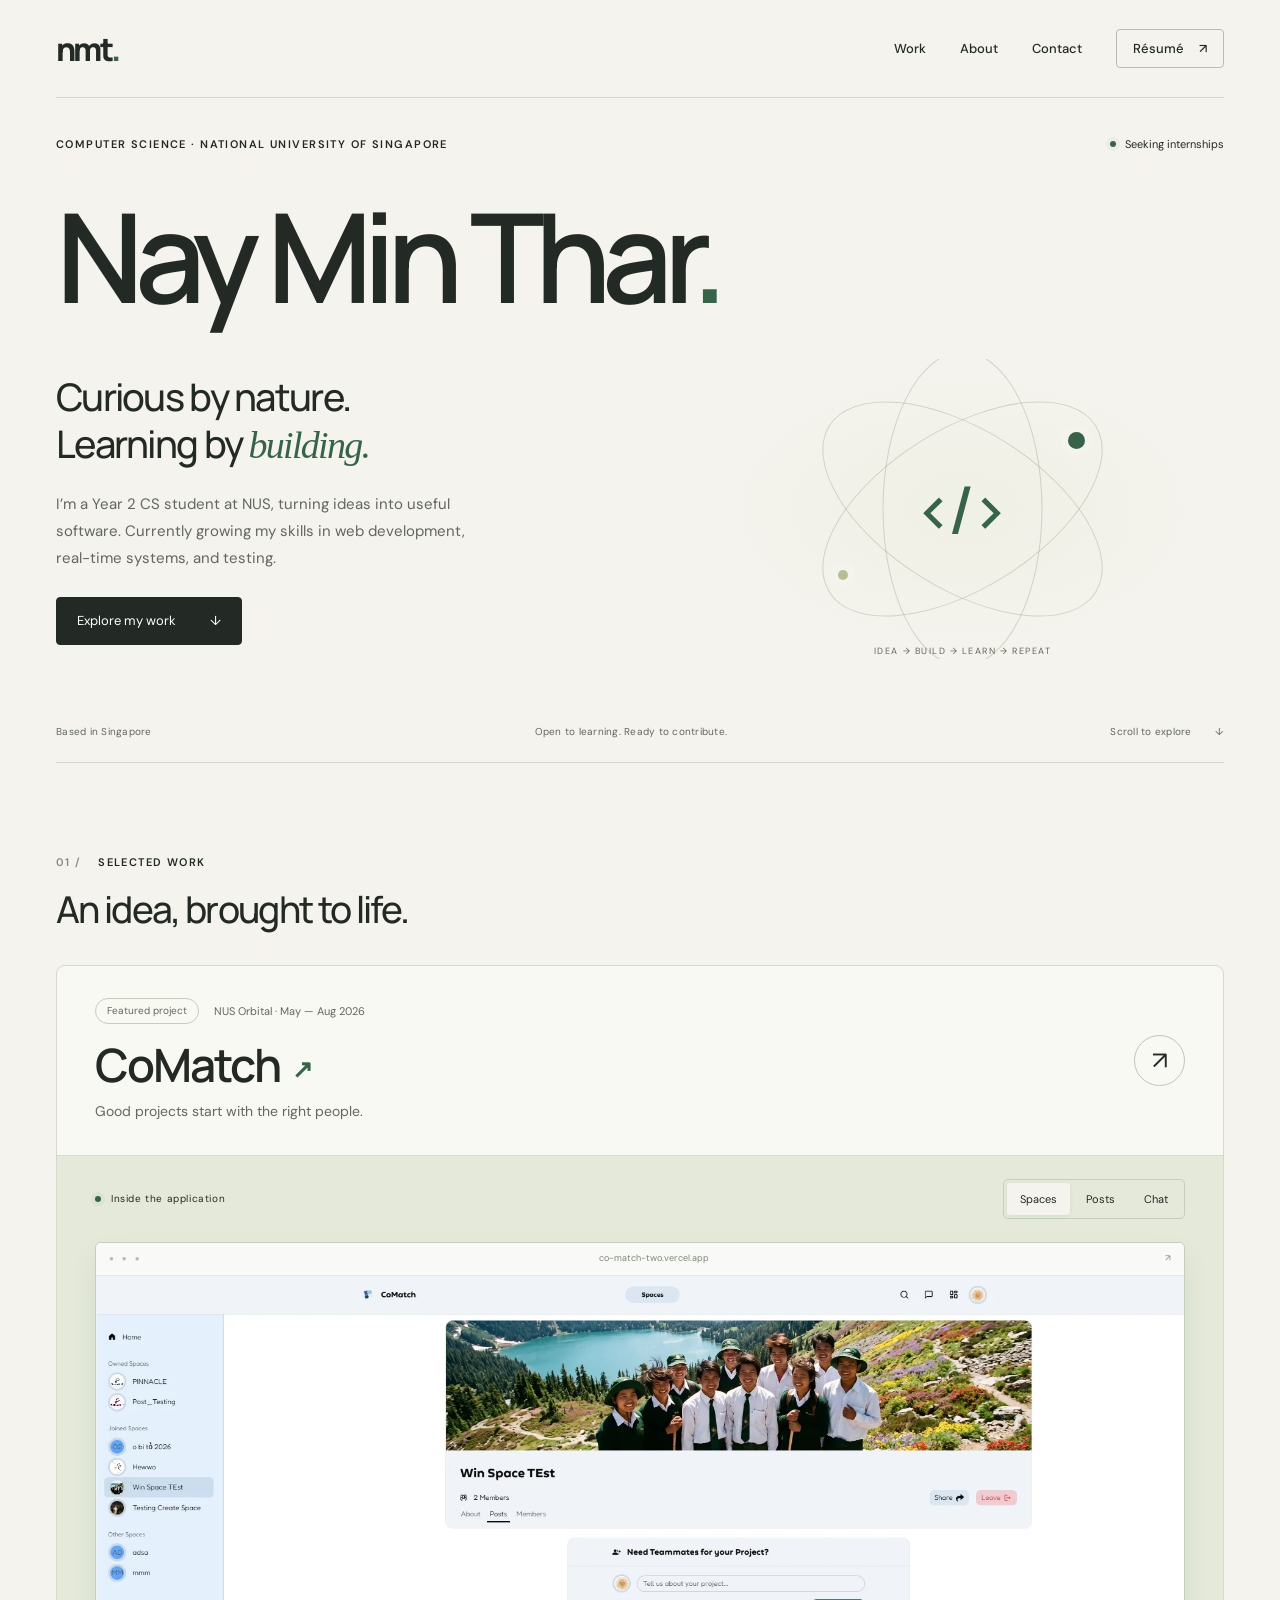
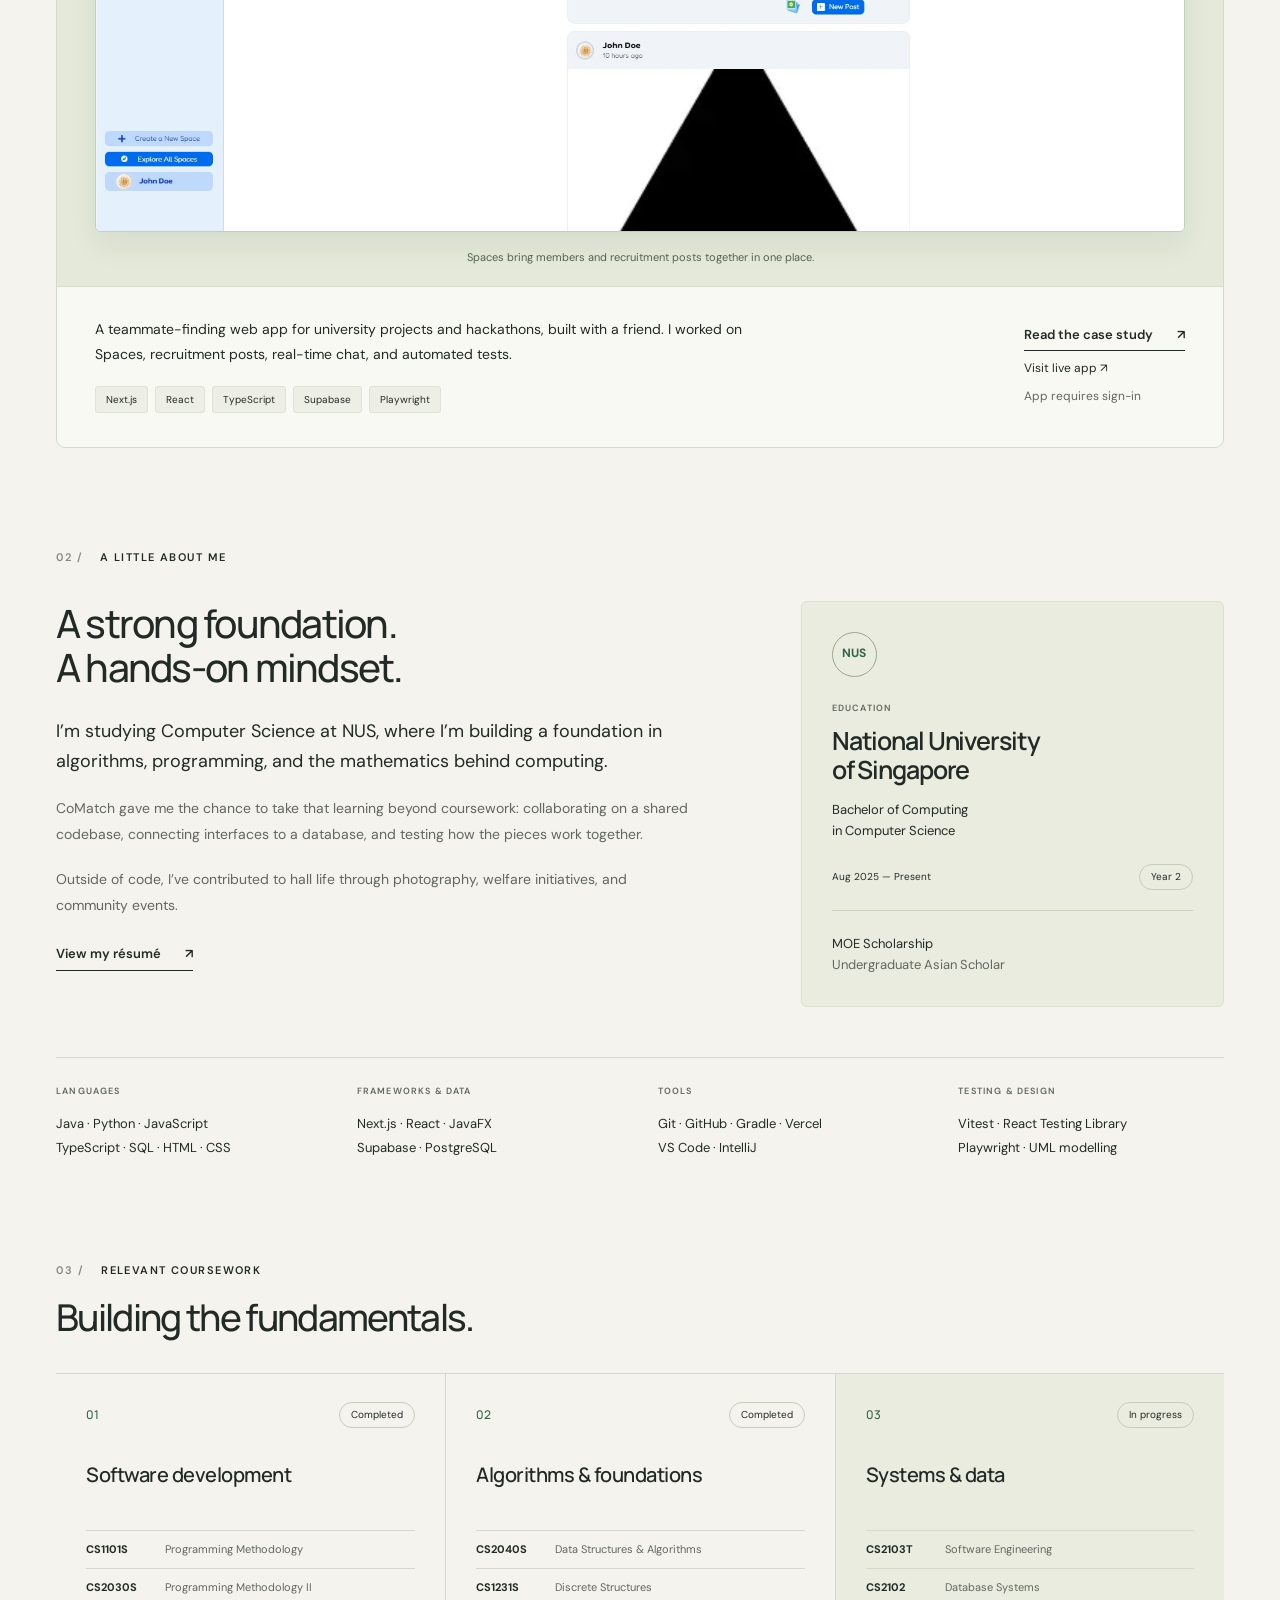
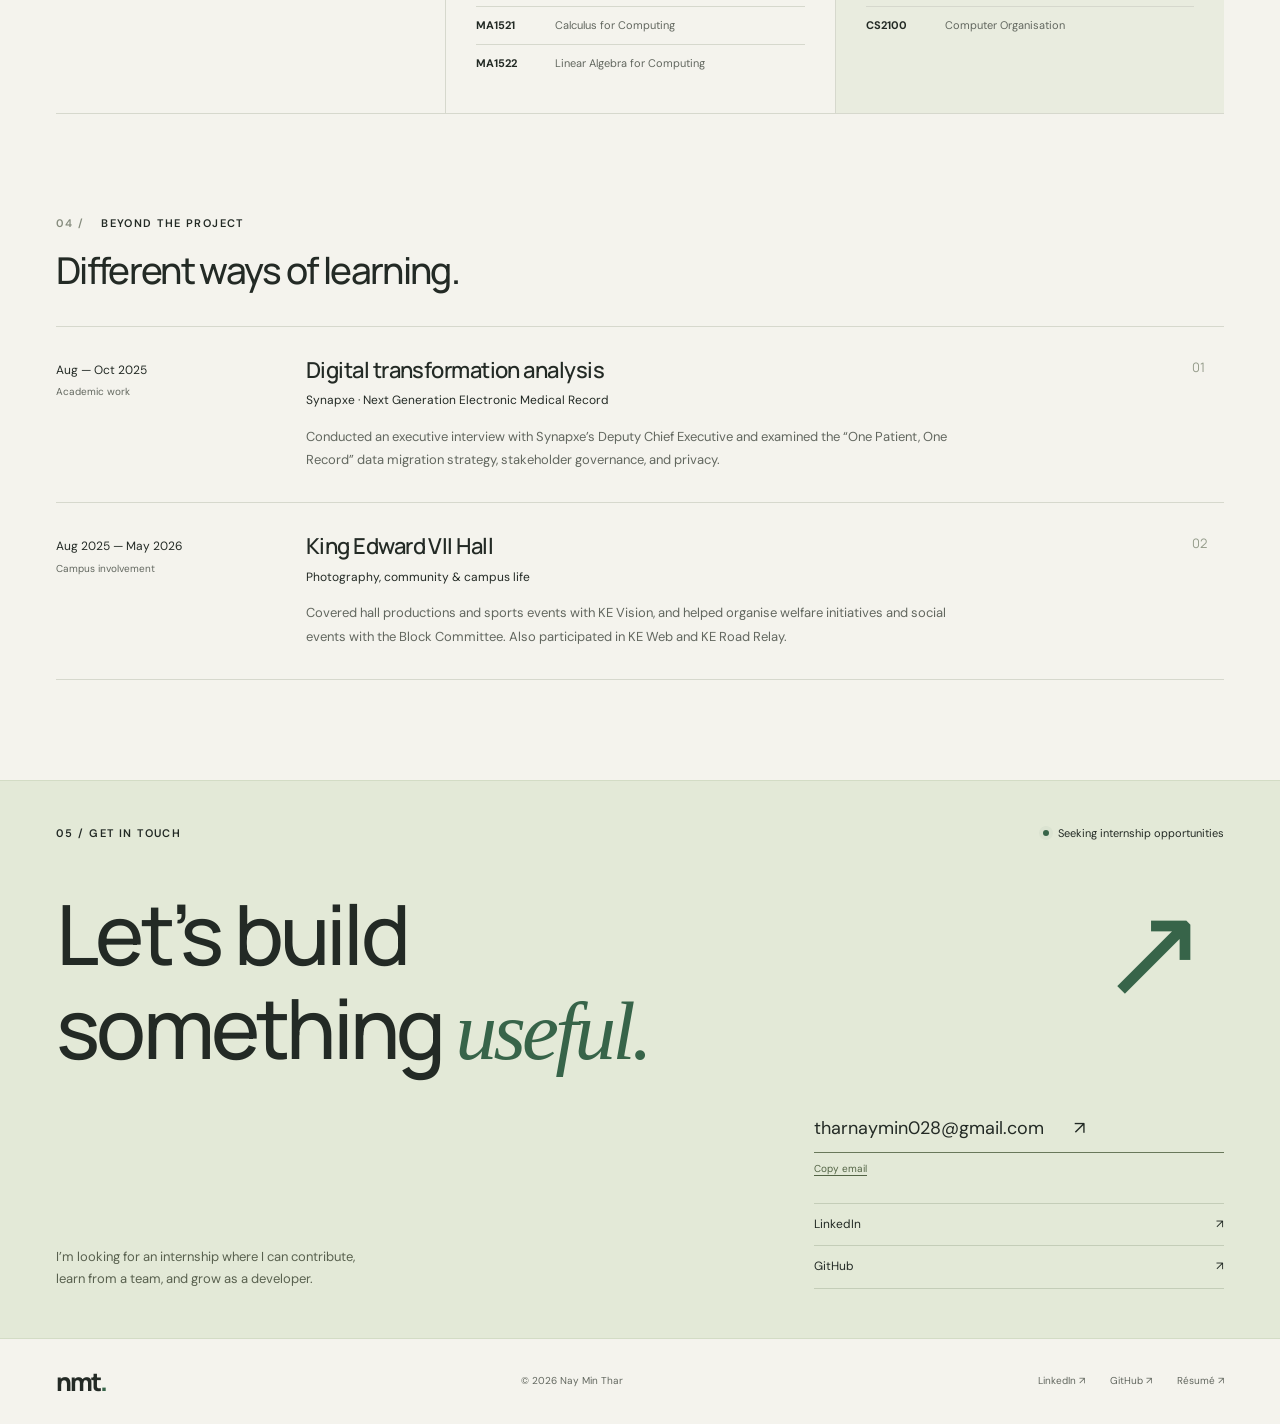
==== commit 8534504b: "Revert "Add direct resume PDF download" This reverts commit 62329f625a26bbc9cbb7041fbffcd3ab7efe60a6" ====
--- a/index.html
+++ b/index.html
@@ -11,7 +11,7 @@
   <a class="skip-link" href="#main">Skip to content</a>
   <header class="site-header wrap">
     <a class="wordmark" href="index.html" aria-label="Nay Min Thar home">nmt<span class="brand-dot">.</span></a>
-    <nav aria-label="Main navigation"><a href="#work">Work</a><a href="#about">About</a><a href="#contact">Contact</a><a class="nav-resume" href="output/pdf/Nay-Min-Thar-Resume.pdf" download>Résumé <span aria-hidden="true">↓</span></a></nav>
+    <nav aria-label="Main navigation"><a href="#work">Work</a><a href="#about">About</a><a href="#contact">Contact</a><a class="nav-resume" href="resume.html">Résumé <span aria-hidden="true">↗</span></a></nav>
   </header>
   <main id="main">
     <section class="hero wrap" aria-labelledby="hero-heading">
@@ -39,7 +39,7 @@
 
     <section id="about" class="about-section wrap" aria-labelledby="about-heading">
       <div class="section-heading"><p class="eyebrow"><span class="section-number">02 /</span> A little about me</p></div>
-      <div class="about-grid"><div><h2 id="about-heading">A strong foundation.<br>A hands-on mindset.</h2><p class="body-large">I’m studying Computer Science at NUS, where I’m building a foundation in algorithms, programming, and the mathematics behind computing.</p><p class="muted">CoMatch gave me the chance to take that learning beyond coursework: collaborating on a shared codebase, connecting interfaces to a database, and testing how the pieces work together.</p><p class="muted">Outside of code, I’ve contributed to hall life through photography, welfare initiatives, and community events.</p><a class="text-link" href="output/pdf/Nay-Min-Thar-Resume.pdf" download>Download my résumé <span aria-hidden="true">↓</span></a></div><aside class="education-card"><div class="education-icon" aria-hidden="true">NUS</div><p class="eyebrow">Education</p><h3>National University<br>of Singapore</h3><p>Bachelor of Computing<br>in Computer Science</p><div class="education-bottom"><span>Aug 2025 — Present</span><span class="pill">Year 2</span></div><p class="scholarship">MOE Scholarship<br><span class="muted">Undergraduate Asian Scholar</span></p></aside></div>
+      <div class="about-grid"><div><h2 id="about-heading">A strong foundation.<br>A hands-on mindset.</h2><p class="body-large">I’m studying Computer Science at NUS, where I’m building a foundation in algorithms, programming, and the mathematics behind computing.</p><p class="muted">CoMatch gave me the chance to take that learning beyond coursework: collaborating on a shared codebase, connecting interfaces to a database, and testing how the pieces work together.</p><p class="muted">Outside of code, I’ve contributed to hall life through photography, welfare initiatives, and community events.</p><a class="text-link" href="resume.html">View my résumé <span aria-hidden="true">↗</span></a></div><aside class="education-card"><div class="education-icon" aria-hidden="true">NUS</div><p class="eyebrow">Education</p><h3>National University<br>of Singapore</h3><p>Bachelor of Computing<br>in Computer Science</p><div class="education-bottom"><span>Aug 2025 — Present</span><span class="pill">Year 2</span></div><p class="scholarship">MOE Scholarship<br><span class="muted">Undergraduate Asian Scholar</span></p></aside></div>
       <div class="skills-grid"><div><p class="eyebrow">Languages</p><p>Java · Python · JavaScript<br>TypeScript · SQL · HTML · CSS</p></div><div><p class="eyebrow">Frameworks & data</p><p>Next.js · React · JavaFX<br>Supabase · PostgreSQL</p></div><div><p class="eyebrow">Tools</p><p>Git · GitHub · Gradle · Vercel<br>VS Code · IntelliJ</p></div><div><p class="eyebrow">Testing & design</p><p>Vitest · React Testing Library<br>Playwright · UML modelling</p></div></div>
     </section>
 
@@ -59,6 +59,6 @@
 
     <section id="contact" class="contact-section" aria-labelledby="contact-heading"><div class="wrap"><div class="contact-top"><p class="eyebrow">05 / Get in touch</p><span class="availability"><i aria-hidden="true"></i> Seeking internship opportunities</span></div><h2 id="contact-heading">Let’s build<br>something <em>useful.</em><span class="contact-arrow" aria-hidden="true">↗</span></h2><div class="contact-bottom"><p>I’m looking for an internship where I can contribute,<br class="desktop-break"> learn from a team, and grow as a developer.</p><div class="contact-links"><div><a class="email-link" href="mailto:tharnaymin028@gmail.com">tharnaymin028@gmail.com <span aria-hidden="true">↗</span></a><button class="copy-email" type="button" data-copy-email>Copy email</button><span class="copy-status" role="status"></span></div><div class="social-links" aria-label="Professional profiles"><a href="https://www.linkedin.com/in/nay-min-thar-263a7a340" target="_blank" rel="noopener noreferrer"><span>LinkedIn</span><span aria-hidden="true">↗</span></a><a href="https://github.com/naymin-gif" target="_blank" rel="noopener noreferrer"><span>GitHub</span><span aria-hidden="true">↗</span></a></div></div></div></div></section>
   </main>
-  <footer class="site-footer wrap"><a class="wordmark" href="index.html" aria-label="Back to top">nmt<span class="brand-dot">.</span></a><span>© <span data-year>2026</span> Nay Min Thar</span><div><a href="https://www.linkedin.com/in/nay-min-thar-263a7a340" target="_blank" rel="noopener noreferrer">LinkedIn ↗</a><a href="https://github.com/naymin-gif" target="_blank" rel="noopener noreferrer">GitHub ↗</a><a href="output/pdf/Nay-Min-Thar-Resume.pdf" download>Résumé ↓</a></div></footer>
+  <footer class="site-footer wrap"><a class="wordmark" href="index.html" aria-label="Back to top">nmt<span class="brand-dot">.</span></a><span>© <span data-year>2026</span> Nay Min Thar</span><div><a href="https://www.linkedin.com/in/nay-min-thar-263a7a340" target="_blank" rel="noopener noreferrer">LinkedIn ↗</a><a href="https://github.com/naymin-gif" target="_blank" rel="noopener noreferrer">GitHub ↗</a><a href="resume.html">Résumé ↗</a></div></footer>
 </body>
 </html>
